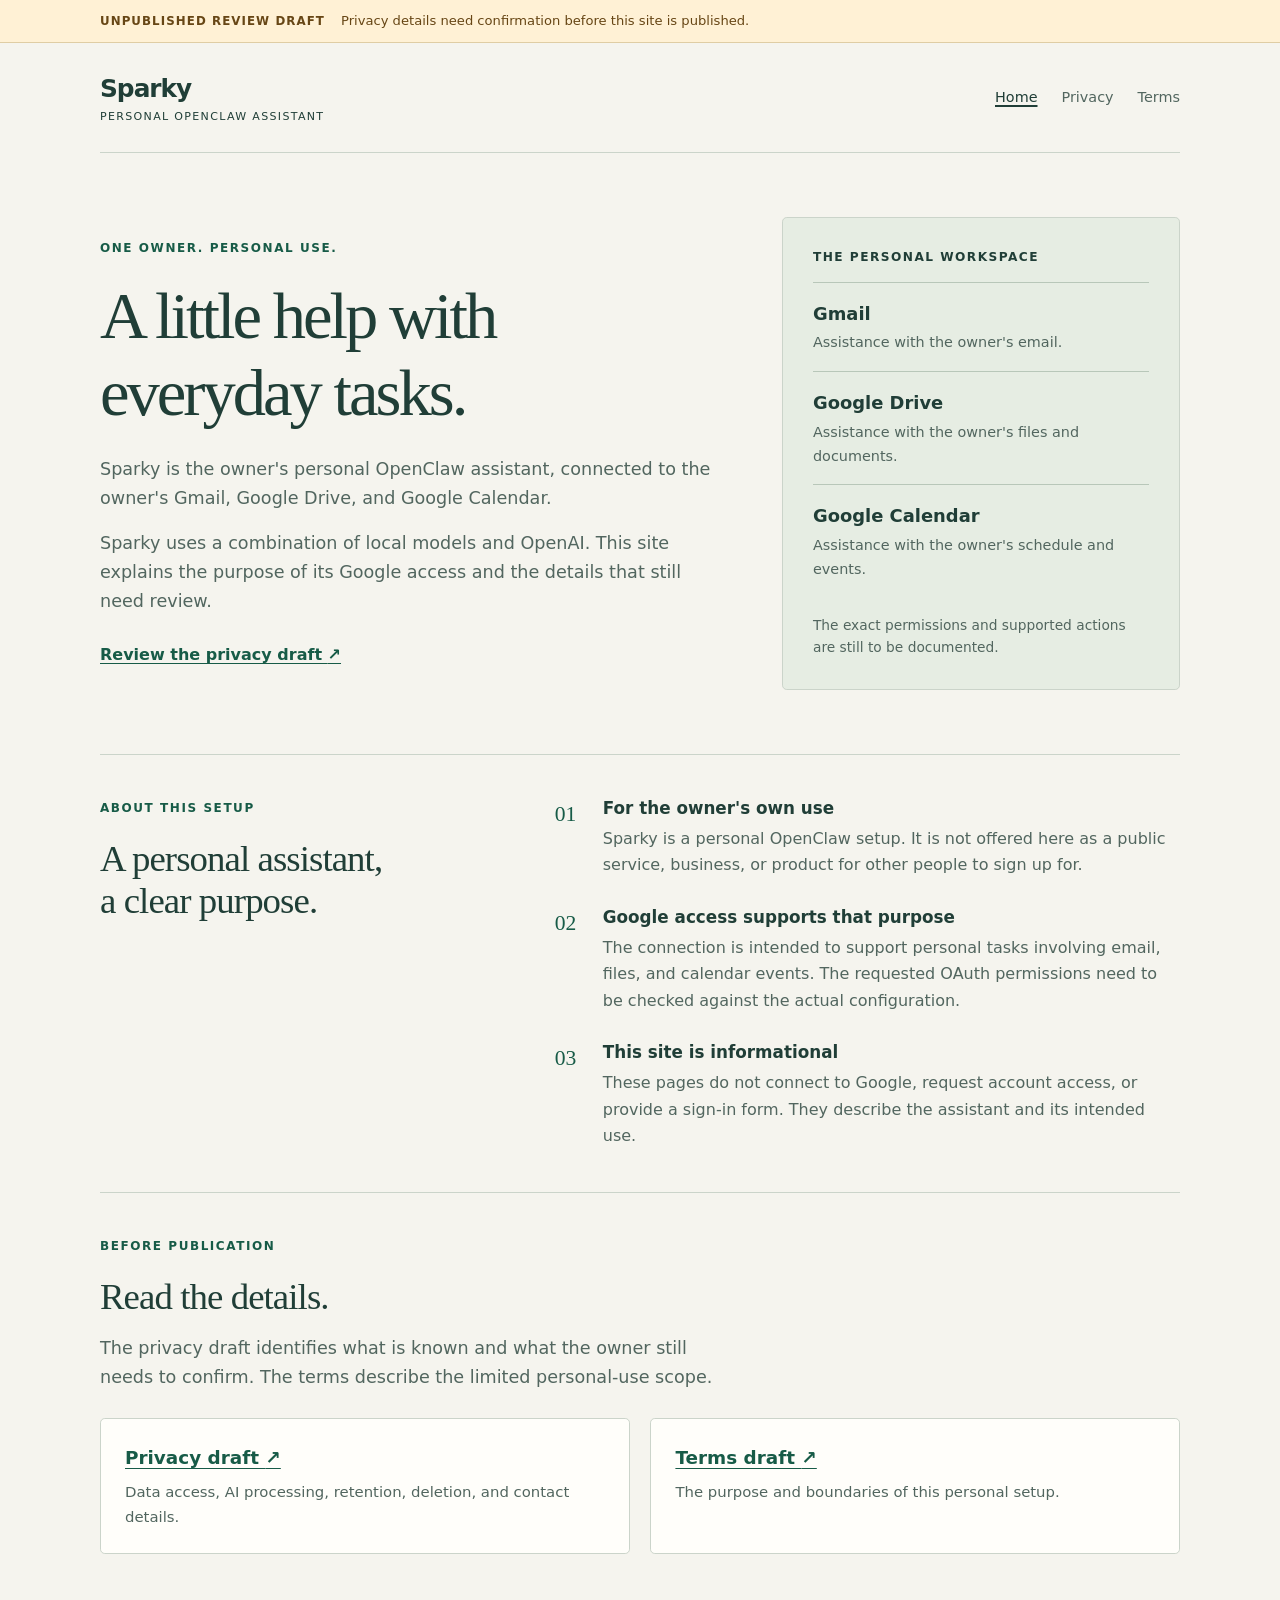
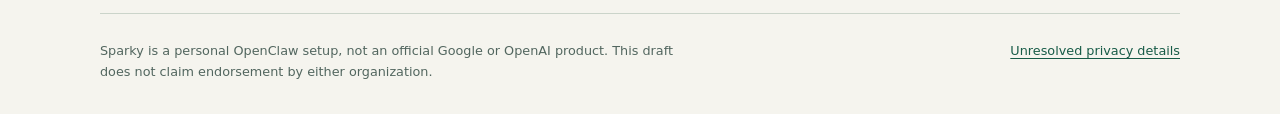
==== index.html @ fad3b187 "Add unpublished Sparky site draft" ====
<!doctype html>
<html lang="en">
<head>
  <meta charset="utf-8">
  <meta name="viewport" content="width=device-width, initial-scale=1">
  <meta name="robots" content="noindex, nofollow">
  <meta name="description" content="A review draft describing Sparky, a personal OpenClaw assistant for the owner's Gmail, Google Drive, and Google Calendar.">
  <title>Sparky | Personal Google access — review draft</title>
  <link rel="stylesheet" href="styles.css">
</head>
<body>
  <a class="skip-link" href="#main">Skip to main content</a>
  <div class="draft-bar"><div class="wrap"><strong>Unpublished review draft</strong><span>Privacy details need confirmation before this site is published.</span></div></div>
  <header class="site-header wrap">
    <a class="brand" href="index.html">Sparky<span class="brand-note">Personal OpenClaw assistant</span></a>
    <nav aria-label="Main navigation"><a href="index.html" aria-current="page">Home</a><a href="privacy.html">Privacy</a><a href="terms.html">Terms</a></nav>
  </header>
  <main id="main" class="wrap" tabindex="-1">
    <section class="hero" aria-labelledby="intro-title">
      <div>
        <p class="eyebrow">One owner. Personal use.</p>
        <h1 id="intro-title">A little help with<br>everyday tasks.</h1>
        <p class="lede">Sparky is the owner's personal OpenClaw assistant, connected to the owner's Gmail, Google Drive, and Google Calendar.</p>
        <p class="lede">Sparky uses a combination of local models and OpenAI. This site explains the purpose of its Google access and the details that still need review.</p>
        <a class="text-link" href="privacy.html">Review the privacy draft <span aria-hidden="true">↗</span></a>
      </div>
      <aside class="scope-panel" aria-labelledby="services-title">
        <h2 id="services-title">The personal workspace</h2>
        <dl class="service-list">
          <div><dt>Gmail</dt><dd>Assistance with the owner's email.</dd></div>
          <div><dt>Google Drive</dt><dd>Assistance with the owner's files and documents.</dd></div>
          <div><dt>Google Calendar</dt><dd>Assistance with the owner's schedule and events.</dd></div>
        </dl>
        <p class="small">The exact permissions and supported actions are still to be documented.</p>
      </aside>
    </section>
    <section class="section two-col" aria-labelledby="purpose-title">
      <div><p class="eyebrow">About this setup</p><h2 id="purpose-title">A personal assistant,<br>a clear purpose.</h2></div>
      <ol class="numbered-notes">
        <li><h3>For the owner's own use</h3><p>Sparky is a personal OpenClaw setup. It is not offered here as a public service, business, or product for other people to sign up for.</p></li>
        <li><h3>Google access supports that purpose</h3><p>The connection is intended to support personal tasks involving email, files, and calendar events. The requested OAuth permissions need to be checked against the actual configuration.</p></li>
        <li><h3>This site is informational</h3><p>These pages do not connect to Google, request account access, or provide a sign-in form. They describe the assistant and its intended use.</p></li>
      </ol>
    </section>
    <section class="section" aria-labelledby="read-title">
      <p class="eyebrow">Before publication</p><h2 id="read-title">Read the details.</h2>
      <p class="lede">The privacy draft identifies what is known and what the owner still needs to confirm. The terms describe the limited personal-use scope.</p>
      <div class="policy-links">
        <a class="policy-link" href="privacy.html"><strong>Privacy draft <span aria-hidden="true">↗</span></strong><span>Data access, AI processing, retention, deletion, and contact details.</span></a>
        <a class="policy-link" href="terms.html"><strong>Terms draft <span aria-hidden="true">↗</span></strong><span>The purpose and boundaries of this personal setup.</span></a>
      </div>
    </section>
  </main>
  <footer class="site-footer wrap"><p>Sparky is a personal OpenClaw setup, not an official Google or OpenAI product. This draft does not claim endorsement by either organization.</p><a href="privacy.html#review-items">Unresolved privacy details</a></footer>
</body>
</html>
---- styles.css ----
:root {
  color-scheme: light;
  --paper: #f5f4ee;
  --surface: #fffefa;
  --ink: #203e37;
  --muted: #52665f;
  --line: #cbd4ca;
  --accent: #175b47;
  --soft: #e6ede3;
  --draft: #fff1d5;
  --draft-ink: #674615;
}
* { box-sizing: border-box; }
html { scroll-padding-top: 1rem; }
body { margin: 0; background: var(--paper); color: var(--ink); font-family: system-ui, -apple-system, BlinkMacSystemFont, "Segoe UI", sans-serif; font-size: 1rem; line-height: 1.65; }
a { color: var(--accent); text-underline-offset: .2em; text-decoration-thickness: .08em; }
a:hover { text-decoration-thickness: .15em; }
a:focus-visible { outline: 3px solid #a24f18; outline-offset: 5px; border-radius: 2px; }
.skip-link { position: absolute; z-index: 5; top: -6rem; left: 1rem; padding: .7rem 1rem; background: var(--surface); }
.skip-link:focus { top: 1rem; }
.wrap { width: min(1080px, calc(100% - 3rem)); margin-inline: auto; }
.draft-bar { background: var(--draft); color: var(--draft-ink); font-size: .82rem; border-bottom: 1px solid #dfcda4; }
.draft-bar .wrap { display: flex; flex-wrap: wrap; align-items: baseline; gap: .3rem 1rem; padding-block: .65rem; }
.draft-bar strong { text-transform: uppercase; letter-spacing: .09em; font-size: .74rem; }
.site-header { display: flex; justify-content: space-between; align-items: center; gap: 1.5rem; padding-block: 1.6rem; border-bottom: 1px solid var(--line); }
.brand { color: var(--ink); text-decoration: none; font-size: 1.55rem; font-weight: 720; letter-spacing: -.04em; }
.brand-note { display: block; margin-top: -.1rem; font-size: .69rem; font-weight: 500; letter-spacing: .12em; text-transform: uppercase; }
nav { display: flex; flex-wrap: wrap; gap: .5rem 1.5rem; }
nav a { color: var(--muted); font-size: .9rem; text-decoration: none; padding-block: .25rem; }
nav a[aria-current="page"] { color: var(--ink); text-decoration: underline; text-decoration-thickness: 2px; }
main { display: block; }
.hero { display: grid; grid-template-columns: 1.55fr 1fr; gap: 4rem; padding-block: 4rem; align-items: center; }
.eyebrow { margin: 0 0 1.2rem; color: var(--accent); font-weight: 650; font-size: .75rem; letter-spacing: .13em; text-transform: uppercase; }
h1, h2, h3 { line-height: 1.15; }
h1 { font-family: Georgia, "Times New Roman", serif; font-size: clamp(2.6rem, 5.2vw, 4.4rem); font-weight: 400; letter-spacing: -.045em; margin: 0 0 1.5rem; }
h2 { font-family: Georgia, "Times New Roman", serif; font-size: clamp(1.7rem, 3vw, 2.3rem); font-weight: 400; letter-spacing: -.025em; margin: 0 0 1rem; }
h3 { font-size: 1.05rem; font-weight: 650; margin: 0 0 .5rem; }
p { margin: 0 0 1rem; }
.lede { color: var(--muted); font-size: 1.1rem; max-width: 40rem; }
.text-link { display: inline-block; font-weight: 650; margin-top: .6rem; }
.scope-panel { padding: 1.9rem; background: var(--soft); border: 1px solid var(--line); border-radius: .3rem; }
.scope-panel h2 { font: 650 .76rem/1.4 system-ui, sans-serif; letter-spacing: .12em; text-transform: uppercase; margin-bottom: 1rem; }
.service-list { margin: 0; }
.service-list div { padding-block: 1rem; border-top: 1px solid #b8c7b9; }
.service-list dt { font-size: 1.12rem; font-weight: 650; }
.service-list dd { margin: .2rem 0 0; color: var(--muted); font-size: .9rem; }
.small { font-size: .86rem; color: var(--muted); }
.scope-panel .small { margin: 1rem 0 0; }
.section { padding-block: 2.7rem; border-top: 1px solid var(--line); }
.two-col { display: grid; grid-template-columns: 1fr 1.6fr; gap: 4rem; }
.numbered-notes { list-style: none; padding: 0; margin: 0; counter-reset: notes; }
.numbered-notes li { position: relative; padding-left: 3rem; margin-bottom: 1.8rem; counter-increment: notes; }
.numbered-notes li:last-child { margin-bottom: 0; }
.numbered-notes li::before { content: "0" counter(notes); position: absolute; left: 0; top: -.1rem; color: var(--accent); font-family: Georgia, serif; font-size: 1.35rem; }
.numbered-notes p { margin-bottom: 0; color: var(--muted); }
.policy-links { display: grid; grid-template-columns: repeat(2, 1fr); gap: 1.3rem; margin-top: 1.6rem; }
.policy-link { display: block; background: var(--surface); border: 1px solid var(--line); padding: 1.5rem; border-radius: .3rem; text-decoration: none; }
.policy-link strong { display: block; font-size: 1.15rem; margin-bottom: .45rem; text-decoration: underline; text-underline-offset: .2em; }
.policy-link > span { display: block; color: var(--muted); font-size: .93rem; }
.policy-link:hover { border-color: var(--accent); }
.site-footer { display: flex; justify-content: space-between; align-items: flex-start; gap: 1.5rem; border-top: 1px solid var(--line); padding-block: 1.6rem 2rem; margin-top: 1rem; font-size: .8rem; color: var(--muted); }
.site-footer p { max-width: 36rem; margin: 0; }
.site-footer a { white-space: nowrap; }
.document { width: min(780px, 100%); margin-inline: auto; padding-block: 3.5rem; }
.document h1 { font-size: clamp(2.6rem, 6vw, 3.8rem); margin-bottom: 1rem; }
.document > section { margin-top: 2.7rem; }
.document h2 { font-size: 1.75rem; }
.notice { background: var(--draft); border: 1px solid #dfcda4; border-left: 4px solid #946422; padding: 1.4rem 1.6rem; color: var(--draft-ink); margin-top: 2rem; }
.notice h2 { color: var(--draft-ink); font: 700 1.05rem/1.4 system-ui, sans-serif; margin-bottom: .6rem; }
.notice p:last-child { margin-bottom: 0; }
.notice a { color: var(--draft-ink); }
.open-items { margin: 1.2rem 0 0; }
.open-items div { border-top: 1px solid #dfcda4; padding-block: 1rem; }
.open-items div:last-child { padding-bottom: 0; }
.open-items dt { font-weight: 700; }
.open-items dd { margin: .4rem 0 0; }
.placeholder { display: inline-block; font-size: .68rem; font-weight: 750; text-transform: uppercase; letter-spacing: .08em; color: var(--draft-ink); background: #f5deb2; border: 1px solid #cfaf78; padding: .12rem .4rem; border-radius: 2px; margin-right: .35rem; vertical-align: .12em; }
.document ul { padding-left: 1.3rem; }
.document li { padding-left: .25rem; margin-block: .5rem; }
.document .return-link { margin-top: 2.7rem; border-top: 1px solid var(--line); padding-top: 1.5rem; }
@media (max-width: 720px) {
  .hero { grid-template-columns: 1fr; gap: 2rem; padding-block: 2.8rem; }
  .two-col { grid-template-columns: 1fr; gap: 1rem; }
  .scope-panel { padding: 1.5rem; }
  .section { padding-block: 2rem; }
  .document { padding-block: 2.5rem; }
}
@media (max-width: 480px) {
  .wrap { width: calc(100% - 2rem); }
  .site-header { align-items: flex-start; flex-direction: column; gap: 1rem; padding-block: 1.2rem; }
  nav { width: 100%; gap: 1.5rem; }
  nav a { padding-block: .4rem; }
  .policy-links { grid-template-columns: 1fr; }
  .site-footer { flex-direction: column; gap: .8rem; }
  .notice { padding: 1.2rem; }
  h1 { font-size: 2.8rem; }
}
@media print {
  body { background: white; color: black; font-size: 11pt; }
  .wrap { width: 100%; }
  .site-header, .site-footer, .return-link { display: none; }
  .document { padding-block: 1rem; }
  a { color: inherit; }
  .notice { break-inside: avoid; }
}
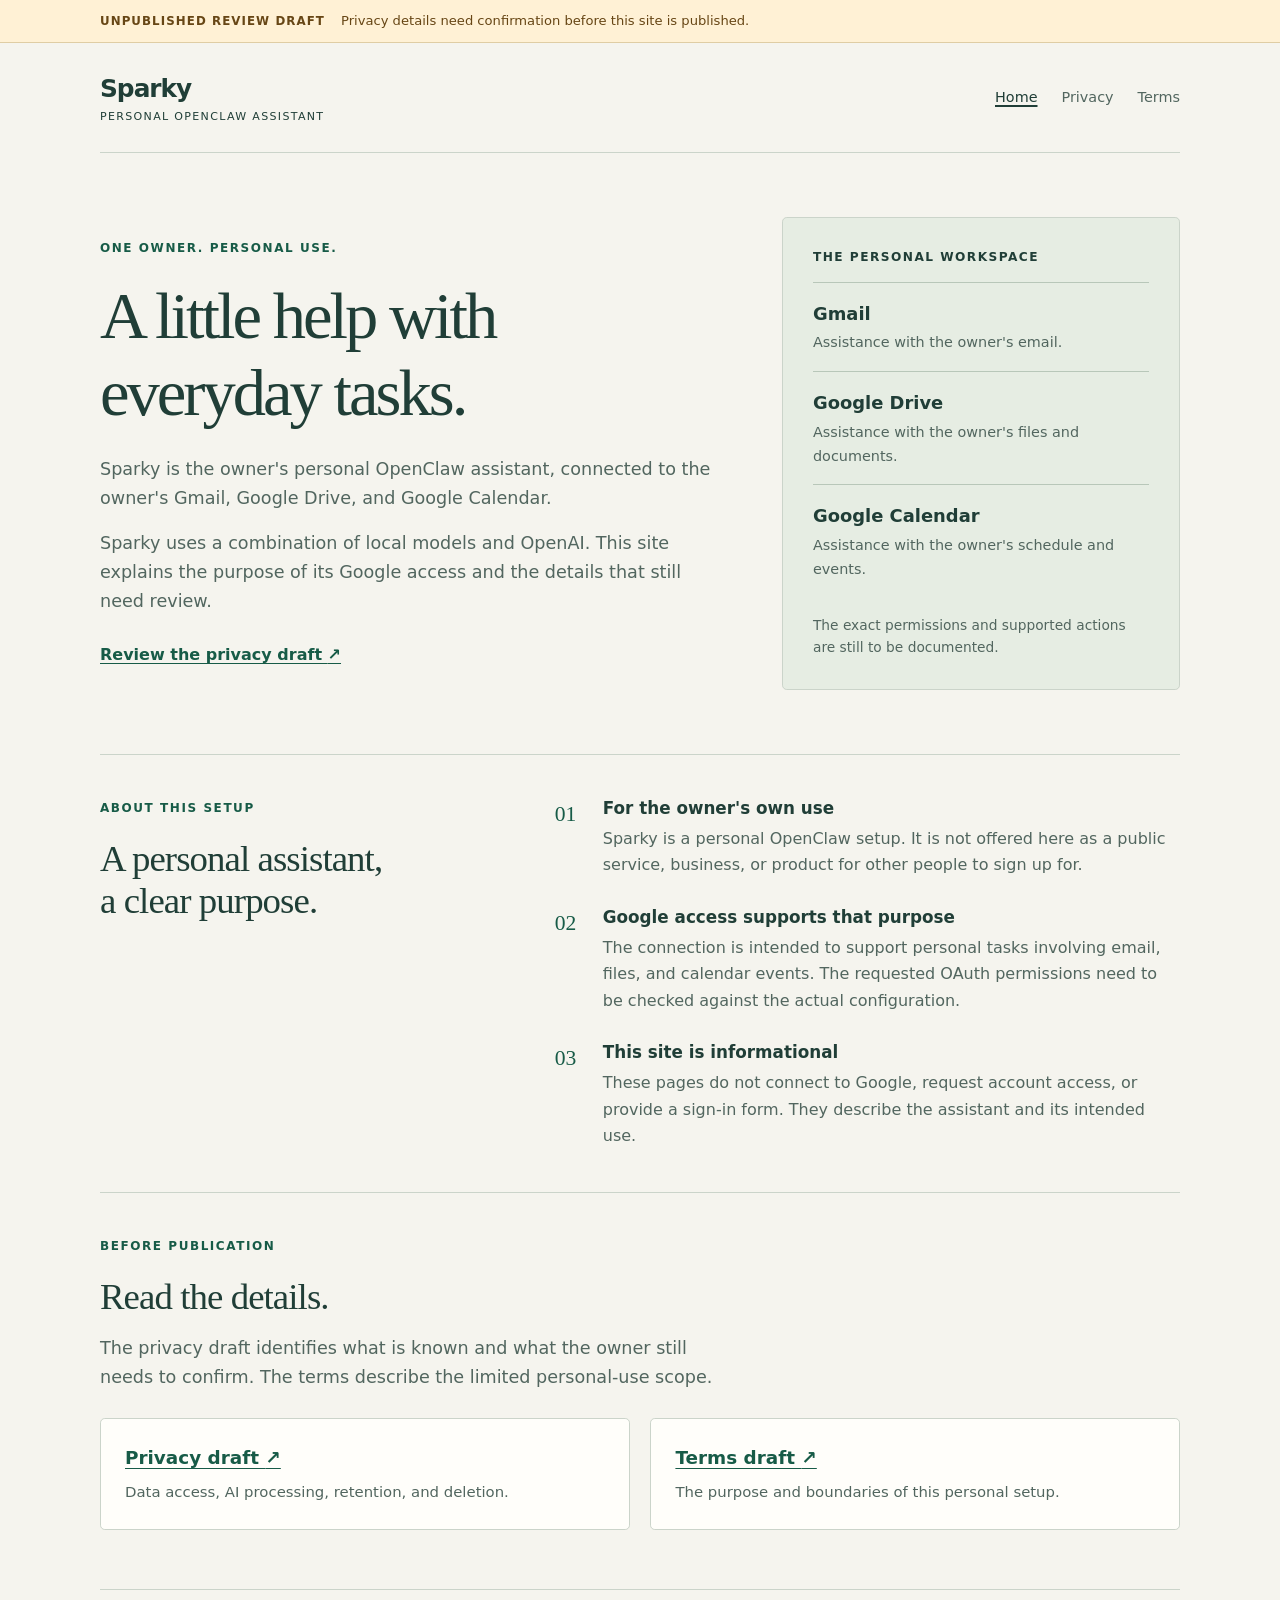
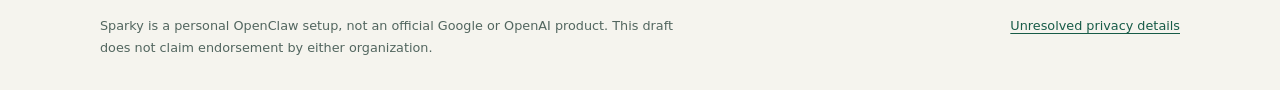
==== commit 102197b0: "Remove public contact placeholders from site draft" ====
--- a/index.html
+++ b/index.html
@@ -46,7 +46,7 @@
       <p class="eyebrow">Before publication</p><h2 id="read-title">Read the details.</h2>
       <p class="lede">The privacy draft identifies what is known and what the owner still needs to confirm. The terms describe the limited personal-use scope.</p>
       <div class="policy-links">
-        <a class="policy-link" href="privacy.html"><strong>Privacy draft <span aria-hidden="true">↗</span></strong><span>Data access, AI processing, retention, deletion, and contact details.</span></a>
+        <a class="policy-link" href="privacy.html"><strong>Privacy draft <span aria-hidden="true">↗</span></strong><span>Data access, AI processing, retention, and deletion.</span></a>
         <a class="policy-link" href="terms.html"><strong>Terms draft <span aria-hidden="true">↗</span></strong><span>The purpose and boundaries of this personal setup.</span></a>
       </div>
     </section>
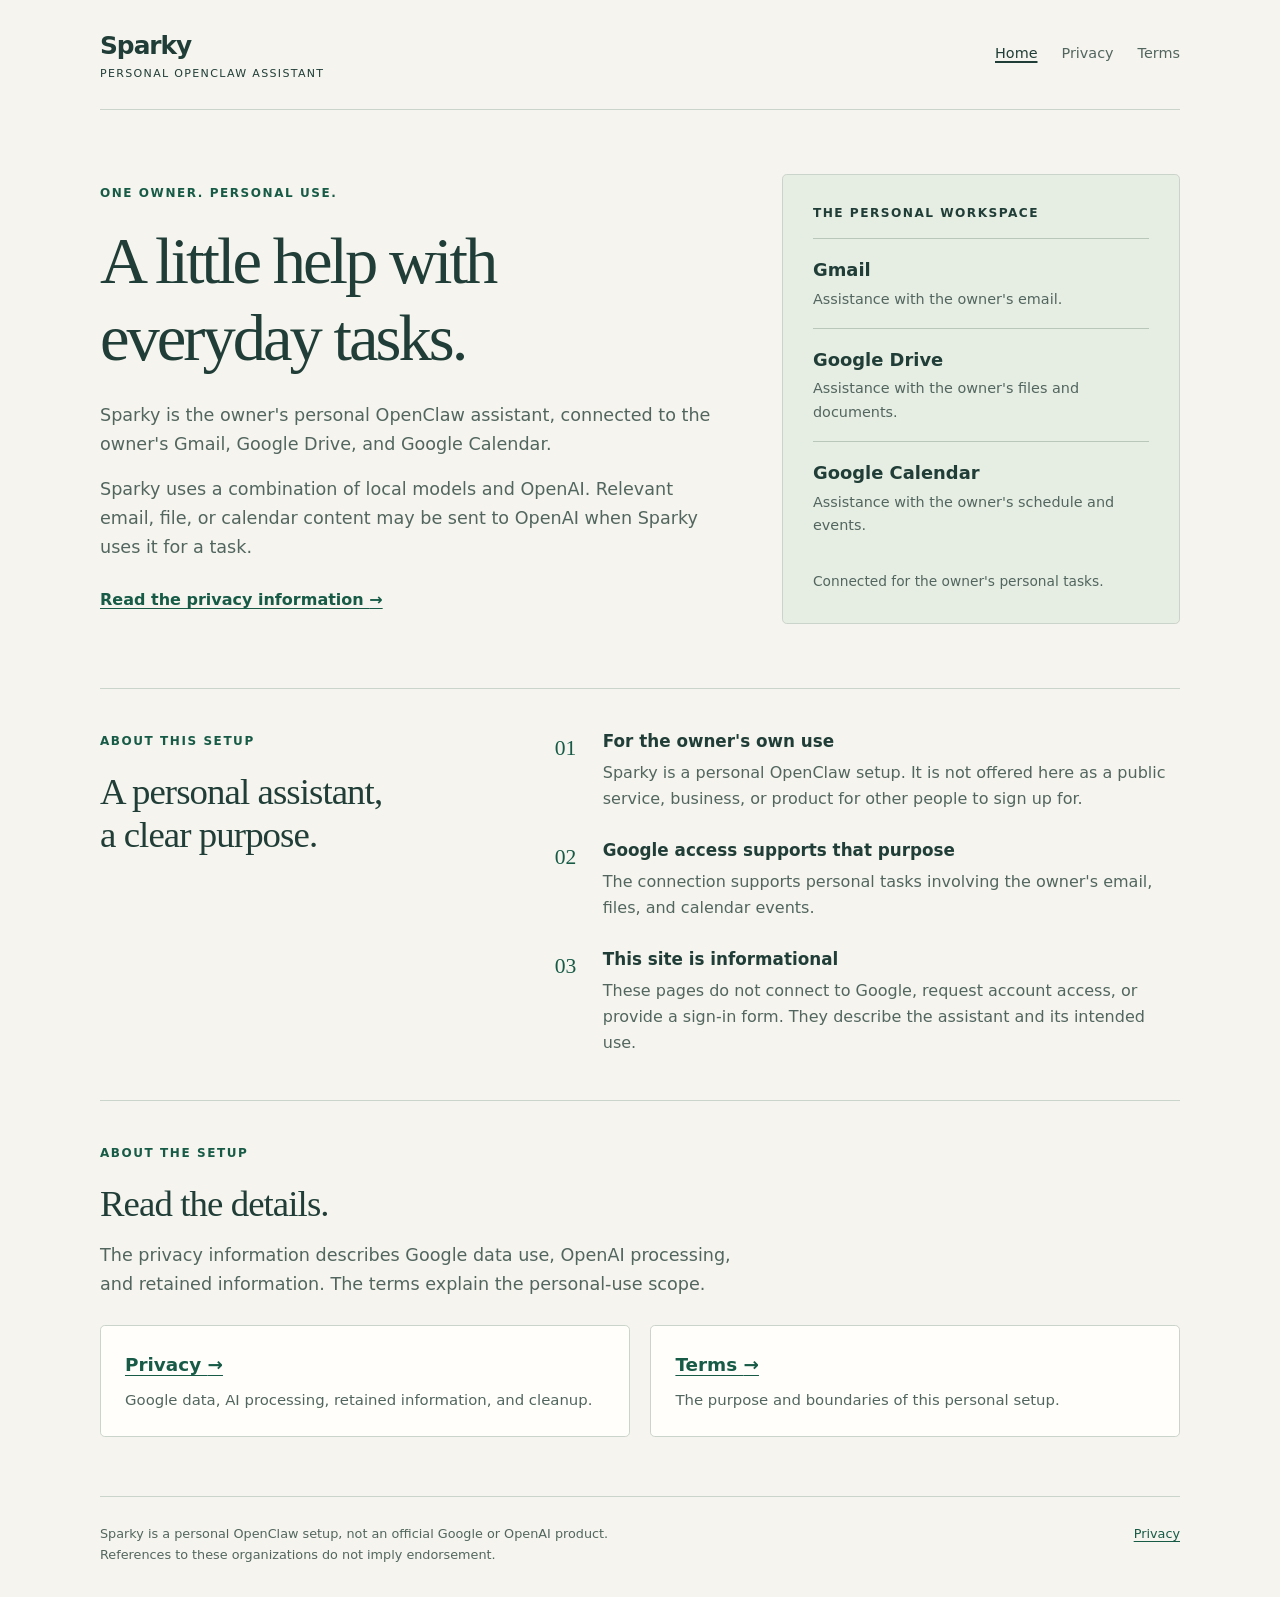
==== commit e2aa8e9c: "Publish reviewed Sparky personal-use site" ====
--- a/index.html
+++ b/index.html
@@ -3,14 +3,12 @@
 <head>
   <meta charset="utf-8">
   <meta name="viewport" content="width=device-width, initial-scale=1">
-  <meta name="robots" content="noindex, nofollow">
-  <meta name="description" content="A review draft describing Sparky, a personal OpenClaw assistant for the owner's Gmail, Google Drive, and Google Calendar.">
-  <title>Sparky | Personal Google access — review draft</title>
+  <meta name="description" content="About Sparky, a personal OpenClaw assistant for the owner's Gmail, Google Drive, and Google Calendar.">
+  <title>Sparky | Personal Google access</title>
   <link rel="stylesheet" href="styles.css">
 </head>
 <body>
   <a class="skip-link" href="#main">Skip to main content</a>
-  <div class="draft-bar"><div class="wrap"><strong>Unpublished review draft</strong><span>Privacy details need confirmation before this site is published.</span></div></div>
   <header class="site-header wrap">
     <a class="brand" href="index.html">Sparky<span class="brand-note">Personal OpenClaw assistant</span></a>
     <nav aria-label="Main navigation"><a href="index.html" aria-current="page">Home</a><a href="privacy.html">Privacy</a><a href="terms.html">Terms</a></nav>
@@ -21,8 +19,8 @@
         <p class="eyebrow">One owner. Personal use.</p>
         <h1 id="intro-title">A little help with<br>everyday tasks.</h1>
         <p class="lede">Sparky is the owner's personal OpenClaw assistant, connected to the owner's Gmail, Google Drive, and Google Calendar.</p>
-        <p class="lede">Sparky uses a combination of local models and OpenAI. This site explains the purpose of its Google access and the details that still need review.</p>
-        <a class="text-link" href="privacy.html">Review the privacy draft <span aria-hidden="true">↗</span></a>
+        <p class="lede">Sparky uses a combination of local models and OpenAI. Relevant email, file, or calendar content may be sent to OpenAI when Sparky uses it for a task.</p>
+        <a class="text-link" href="privacy.html">Read the privacy information <span aria-hidden="true">&#8594;</span></a>
       </div>
       <aside class="scope-panel" aria-labelledby="services-title">
         <h2 id="services-title">The personal workspace</h2>
@@ -31,26 +29,26 @@
           <div><dt>Google Drive</dt><dd>Assistance with the owner's files and documents.</dd></div>
           <div><dt>Google Calendar</dt><dd>Assistance with the owner's schedule and events.</dd></div>
         </dl>
-        <p class="small">The exact permissions and supported actions are still to be documented.</p>
+        <p class="small">Connected for the owner's personal tasks.</p>
       </aside>
     </section>
     <section class="section two-col" aria-labelledby="purpose-title">
       <div><p class="eyebrow">About this setup</p><h2 id="purpose-title">A personal assistant,<br>a clear purpose.</h2></div>
       <ol class="numbered-notes">
         <li><h3>For the owner's own use</h3><p>Sparky is a personal OpenClaw setup. It is not offered here as a public service, business, or product for other people to sign up for.</p></li>
-        <li><h3>Google access supports that purpose</h3><p>The connection is intended to support personal tasks involving email, files, and calendar events. The requested OAuth permissions need to be checked against the actual configuration.</p></li>
+        <li><h3>Google access supports that purpose</h3><p>The connection supports personal tasks involving the owner's email, files, and calendar events.</p></li>
         <li><h3>This site is informational</h3><p>These pages do not connect to Google, request account access, or provide a sign-in form. They describe the assistant and its intended use.</p></li>
       </ol>
     </section>
     <section class="section" aria-labelledby="read-title">
-      <p class="eyebrow">Before publication</p><h2 id="read-title">Read the details.</h2>
-      <p class="lede">The privacy draft identifies what is known and what the owner still needs to confirm. The terms describe the limited personal-use scope.</p>
+      <p class="eyebrow">About the setup</p><h2 id="read-title">Read the details.</h2>
+      <p class="lede">The privacy information describes Google data use, OpenAI processing, and retained information. The terms explain the personal-use scope.</p>
       <div class="policy-links">
-        <a class="policy-link" href="privacy.html"><strong>Privacy draft <span aria-hidden="true">↗</span></strong><span>Data access, AI processing, retention, and deletion.</span></a>
-        <a class="policy-link" href="terms.html"><strong>Terms draft <span aria-hidden="true">↗</span></strong><span>The purpose and boundaries of this personal setup.</span></a>
+        <a class="policy-link" href="privacy.html"><strong>Privacy <span aria-hidden="true">&#8594;</span></strong><span>Google data, AI processing, retained information, and cleanup.</span></a>
+        <a class="policy-link" href="terms.html"><strong>Terms <span aria-hidden="true">&#8594;</span></strong><span>The purpose and boundaries of this personal setup.</span></a>
       </div>
     </section>
   </main>
-  <footer class="site-footer wrap"><p>Sparky is a personal OpenClaw setup, not an official Google or OpenAI product. This draft does not claim endorsement by either organization.</p><a href="privacy.html#review-items">Unresolved privacy details</a></footer>
+  <footer class="site-footer wrap"><p>Sparky is a personal OpenClaw setup, not an official Google or OpenAI product. References to these organizations do not imply endorsement.</p><a href="privacy.html">Privacy</a></footer>
 </body>
 </html>
